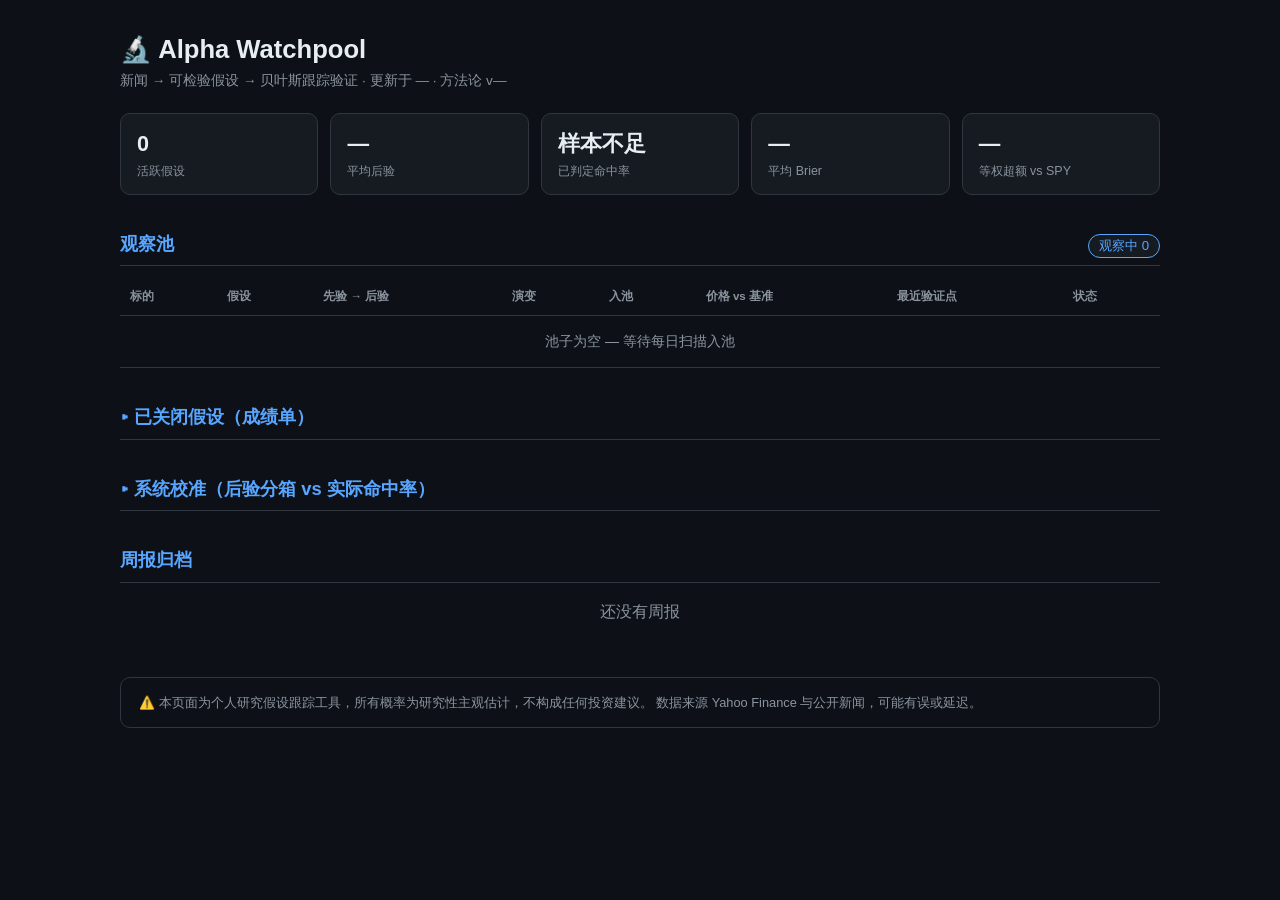
==== docs/index.html @ 799d955b "🏗 Initial skeleton: data model, skills, scripts, dashboard, launchd Co-Authored-By: Claude Fable 5 <" ====
<!DOCTYPE html>
<html lang="zh-CN">
<head>
<meta charset="UTF-8">
<meta name="viewport" content="width=device-width, initial-scale=1.0">
<title>🔬 Alpha Watchpool · 假设观察池</title>
<link rel="stylesheet" href="assets/styles.css">
<script src="assets/plotly.min.js"></script>
<script src="data/dashboard.js"></script>
</head>
<body>

<header>
  <h1>🔬 Alpha Watchpool</h1>
  <p class="sub">新闻 → 可检验假设 → 贝叶斯跟踪验证 · <span id="meta"></span></p>
</header>

<section id="kpis" class="kpi-row"></section>

<section>
  <h2>观察池 <span class="filter-bar" id="filters"></span></h2>
  <div class="table-wrap"><table id="pool-table">
    <thead><tr>
      <th>标的</th><th>假设</th><th>先验 → 后验</th><th>演变</th>
      <th>入池</th><th>价格 vs 基准</th><th>最近验证点</th><th>状态</th>
    </tr></thead>
    <tbody id="pool-body"></tbody>
  </table></div>
</section>

<section id="detail" class="hidden">
  <h2 id="detail-title"></h2>
  <div id="detail-thesis" class="card"></div>
  <div class="chart-grid">
    <div><h3>后验演变</h3><div id="chart-posterior" class="chart"></div></div>
    <div><h3>价格 vs 基准（入池日 = 100）</h3><div id="chart-price" class="chart"></div></div>
  </div>
  <h3>验证条件</h3><div id="detail-vcs"></div>
  <h3>证据时间线</h3><div id="detail-evidence"></div>
</section>

<section>
  <h2 class="collapsible" onclick="toggle('closed-wrap', this)">▸ 已关闭假设（成绩单）</h2>
  <div id="closed-wrap" class="hidden">
    <div class="table-wrap"><table>
      <thead><tr><th>标的</th><th>假设</th><th>结果</th><th>最终 Brier</th><th>超额 vs SPY</th><th>Post-mortem</th></tr></thead>
      <tbody id="closed-body"></tbody>
    </table></div>
  </div>
</section>

<section>
  <h2 class="collapsible" onclick="toggle('calib-wrap', this)">▸ 系统校准（后验分箱 vs 实际命中率）</h2>
  <div id="calib-wrap" class="hidden"><div id="chart-calibration" class="chart"></div></div>
</section>

<section>
  <h2>周报归档</h2>
  <ul id="reviews-list" class="reviews"></ul>
</section>

<footer class="disclaimer">
  ⚠️ 本页面为个人研究假设跟踪工具，所有概率为研究性主观估计，不构成任何投资建议。
  数据来源 Yahoo Finance 与公开新闻，可能有误或延迟。
</footer>

<script>
"use strict";
const D = typeof DASHBOARD !== "undefined" ? DASHBOARD : {hypotheses:[],prices:{},scorecard:null,reviews:[]};
const PLOT_CFG = {displayModeBar:false, responsive:true};
const PLOT_LAYOUT = {
  paper_bgcolor:"transparent", plot_bgcolor:"transparent",
  font:{color:"#8b949e", size:11}, margin:{l:44,r:16,t:8,b:36},
  xaxis:{gridcolor:"#21262d"}, yaxis:{gridcolor:"#21262d"},
  hoverlabel:{bgcolor:"#161b22", bordercolor:"#30363d", font:{color:"#e6edf3"}},
};
const STATUS_ZH = {observing:"观察中", confirmed:"已证实", falsified:"已证伪", expired:"已到期", promoted:"已转正"};

// ---------- 工具 ----------
const fmtP = p => p == null ? "—" : (p*100).toFixed(0) + "%";
const fmtPct = v => v == null ? "—" : (v>0?"+":"") + v.toFixed(1) + "%";
const cls = v => v == null ? "flat" : v > 0 ? "up" : v < 0 ? "down" : "flat";
const daysBetween = (a, b) => Math.round((new Date(b) - new Date(a)) / 864e5);
const esc = s => (s ?? "").toString().replace(/[&<>"]/g, c => ({"&":"&amp;","<":"&lt;",">":"&gt;",'"':"&quot;"}[c]));

function priceAt(series, date) {           // series: [[date, close]...] 升序
  let best = null;
  for (const [d, c] of series || []) { if (d <= date) best = c; else break; }
  return best;
}
function latest(series) { return series && series.length ? series[series.length-1] : null; }

function returns(h) {                       // 入池以来收益与超额
  const bl = h.baseline || {}, t = D.prices[h.ticker];
  const lat = latest(t);
  if (!lat || !bl.entry_price) return {};
  const r = (lat[1]/bl.entry_price - 1) * 100;
  const out = {asOf: lat[0], ret: r};
  const bser = D.prices[bl.sector_benchmark] || D.prices[bl.benchmark];
  const bkey = D.prices[bl.sector_benchmark] ? "sector_benchmark" : "benchmark";
  const b0 = bl[bkey + "_entry_price"] || priceAt(bser, bl.entry_date);
  const b1 = priceAt(bser, lat[0]);
  if (b0 && b1) { out.bench = (b1/b0 - 1) * 100; out.benchName = bl[bkey]; out.excess = r - out.bench; }
  return out;
}

function nextDeadline(h) {
  const pend = (h.validation_conditions||[]).filter(v => v.status === "pending" && v.check_by);
  if (!pend.length) return null;
  pend.sort((a,b) => a.check_by.localeCompare(b.check_by));
  return pend[0];
}

function sparkline(ph) {                    // 迷你 SVG 后验曲线
  if (!ph || ph.length < 2) return "";
  const w=72, hgt=22, ps = ph.map(x=>x.p);
  const min=0, max=1;
  const pts = ps.map((p,i)=>`${(i/(ps.length-1)*w).toFixed(1)},${(hgt-(p-min)/(max-min)*hgt).toFixed(1)}`).join(" ");
  const up = ps[ps.length-1] >= ps[0];
  return `<svg width="${w}" height="${hgt}" class="spark"><polyline points="${pts}" fill="none" stroke="${up?"#3fb950":"#f85149"}" stroke-width="1.5"/></svg>`;
}

function toggle(id, el) {
  const w = document.getElementById(id);
  w.classList.toggle("hidden");
  el.textContent = (w.classList.contains("hidden") ? "▸" : "▾") + el.textContent.slice(1);
  if (id === "calib-wrap" && !w.classList.contains("hidden")) drawCalibration();
}

// ---------- KPI ----------
function renderKPIs() {
  const active = D.hypotheses.filter(h => h.status === "observing");
  const sc = D.scorecard || {};
  const pq = sc.prediction_quality || {};
  const econ = (sc.economics || {});
  const avgP = active.length ? active.reduce((s,h)=>s+(h.current?.p||0),0)/active.length : null;
  const allEcon = Object.values(econ).reduce((a,g)=>{a.n+=g.n; if(g.avg_excess_vs_spy_pct!=null){a.s+=g.avg_excess_vs_spy_pct*g.n; a.m+=g.n;} return a;},{n:0,s:0,m:0});
  const kpis = [
    [active.length, "活跃假设"],
    [fmtP(avgP), "平均后验"],
    [pq.hit_rate != null ? fmtP(pq.hit_rate) + ` <small>(n=${pq.n_resolved})</small>` : "样本不足", "已判定命中率"],
    [pq.brier_final_mean ?? "—", "平均 Brier"],
    [allEcon.m ? fmtPct(allEcon.s/allEcon.m) : "—", "等权超额 vs SPY"],
  ];
  document.getElementById("kpis").innerHTML = kpis.map(([v,k]) =>
    `<div class="kpi"><div class="v">${v}</div><div class="k">${k}</div></div>`).join("");
}

// ---------- 总览表 ----------
let filterStatus = "observing";
function renderFilters() {
  const counts = {};
  D.hypotheses.forEach(h => counts[h.status] = (counts[h.status]||0)+1);
  const opts = ["observing","confirmed","falsified","expired","promoted","all"];
  document.getElementById("filters").innerHTML = opts.map(s => {
    const n = s === "all" ? D.hypotheses.length : (counts[s]||0);
    if (!n && s !== "observing") return "";
    return `<button class="chip ${filterStatus===s?"on":""}" onclick="filterStatus='${s}';renderTable();renderFilters()">${s==="all"?"全部":STATUS_ZH[s]} ${n}</button>`;
  }).join("");
}
function renderTable() {
  const rows = D.hypotheses.filter(h => filterStatus === "all" || h.status === filterStatus)
    .sort((a,b) => (b.current?.p||0) - (a.current?.p||0));
  document.getElementById("pool-body").innerHTML = rows.length ? rows.map(h => {
    const r = returns(h), dl = nextDeadline(h);
    const dlTxt = dl ? `${dl.check_by}<br><small>${Math.max(0, daysBetween(new Date().toISOString().slice(0,10), dl.check_by))} 天 · ${esc(dl.id)}</small>` : "—";
    return `<tr onclick="location.hash='#/h/${h.id}'">
      <td><b>${esc(h.ticker)}</b><br><small>${esc(h.company)}</small></td>
      <td class="thesis-cell">${esc(h.thesis?.one_liner)}</td>
      <td>${fmtP(h.prior?.p)} → <b>${fmtP(h.current?.p)}</b></td>
      <td>${sparkline(h.posterior_history)}</td>
      <td>${h.created_at ? daysBetween(h.created_at, new Date().toISOString().slice(0,10)) + " 天" : "—"}</td>
      <td><span class="${cls(r.ret)}">${fmtPct(r.ret)}</span> / <span class="${cls(r.bench)}">${fmtPct(r.bench)}</span>
          ${r.excess != null ? `<br><small class="${cls(r.excess)}">超额 ${fmtPct(r.excess)} vs ${esc(r.benchName)}</small>` : ""}</td>
      <td>${dlTxt}</td>
      <td><span class="badge ${h.status}">${STATUS_ZH[h.status]||h.status}</span></td>
    </tr>`;
  }).join("") : `<tr><td colspan="8" class="empty">池子为空 — 等待每日扫描入池</td></tr>`;
}

// ---------- 详情 ----------
function renderDetail(id) {
  const h = D.hypotheses.find(x => x.id === id);
  const sec = document.getElementById("detail");
  if (!h) { sec.classList.add("hidden"); return; }
  sec.classList.remove("hidden");
  document.getElementById("detail-title").innerHTML =
    `${esc(h.ticker)} · ${esc(h.company)} <span class="badge ${h.status}">${STATUS_ZH[h.status]||h.status}</span>`;
  const t = h.thesis || {}, r = returns(h);
  document.getElementById("detail-thesis").innerHTML = `
    <p><b>${esc(t.one_liner)}</b></p>
    <p>📈 需求变化：${esc(t.demand_change)}</p>
    <p>💰 财务传导：${esc(t.transmission)}</p>
    <p>🏷️ 市场误分类：${esc(t.misclassification)}</p>
    <p><small>入池 ${esc(h.created_at)} @ ${h.baseline?.entry_price ?? "—"} ·
      现价收益 <span class="${cls(r.ret)}">${fmtPct(r.ret)}</span>
      ${r.excess != null ? `· 超额 <span class="${cls(r.excess)}">${fmtPct(r.excess)}</span> vs ${esc(r.benchName)}` : ""} ·
      ${esc(h.prior?.rationale)}</small></p>`;

  // 后验曲线
  const ph = h.posterior_history || [];
  const evSettled = (h.evidence_log||[]).filter(e => !e.pending);
  Plotly.newPlot("chart-posterior", [
    {x: ph.map(p=>p.date), y: ph.map(p=>p.p), mode:"lines+markers", name:"后验",
     line:{color:"#58a6ff", shape:"hv"}, hovertemplate:"%{x}<br>p=%{y:.2f}<extra>%{text}</extra>",
     text: ph.map(p=>p.note||"")},
    {x: evSettled.map(e=>e.date), y: evSettled.map(e=>e.posterior_after ?? null), mode:"markers", name:"证据",
     marker:{color:"#d29922", size:9, symbol:"diamond"},
     hovertemplate:"%{x}<br>%{text}<extra></extra>",
     text: evSettled.map(e=>`[${e.likelihood?.label}] ${e.summary}`)},
  ], {...PLOT_LAYOUT, yaxis:{...PLOT_LAYOUT.yaxis, range:[0,1], title:"P(验证条件达成)"},
      shapes: (h.validation_conditions||[]).filter(v=>v.check_by).map(v=>({
        type:"line", x0:v.check_by, x1:v.check_by, y0:0, y1:1,
        line:{color:"#8b949e", dash:"dot", width:1}})),
      showlegend:false}, PLOT_CFG);

  // 价格 rebase 图
  const bl = h.baseline || {};
  const traces = [];
  for (const [name, key] of [[h.ticker, h.ticker], [bl.sector_benchmark || bl.benchmark, bl.sector_benchmark || bl.benchmark]]) {
    const ser = (D.prices[key]||[]).filter(x => x[0] >= bl.entry_date);
    if (!ser.length) continue;
    const base = ser[0][1];
    traces.push({x: ser.map(x=>x[0]), y: ser.map(x=>x[1]/base*100), mode:"lines", name,
                 line:{width: key===h.ticker?2.2:1.2, color: key===h.ticker?"#3fb950":"#8b949e"}});
  }
  Plotly.newPlot("chart-price", traces,
    {...PLOT_LAYOUT, yaxis:{...PLOT_LAYOUT.yaxis, title:"rebase=100"}, legend:{orientation:"h", y:1.12}}, PLOT_CFG);

  // 验证条件
  document.getElementById("detail-vcs").innerHTML = `<div class="table-wrap"><table>
    <thead><tr><th></th><th>指标</th><th>确认线</th><th>证伪线</th><th>判定期限</th><th>状态</th></tr></thead>
    <tbody>${(h.validation_conditions||[]).map(v=>`<tr>
      <td>${v.required?"🔴":"⚪"} ${esc(v.id)}</td><td>${esc(v.metric)}</td>
      <td class="up">${esc(v.confirm_if)}</td><td class="down">${esc(v.falsify_if)}</td>
      <td>${esc(v.check_by)}</td>
      <td>${{pending:"⏳ 待判", met:"✅ 达成", missed:"❌ 未达", unclear:"❓ 不明"}[v.status]||esc(v.status)}</td>
    </tr>`).join("")}</tbody></table></div>`;

  // 证据时间线
  const evs = [...(h.evidence_log||[])].sort((a,b)=>(b.date||"").localeCompare(a.date||""));
  document.getElementById("detail-evidence").innerHTML = evs.length ? evs.map(e=>{
    const lk = e.likelihood || {};
    const tierCls = (e.type||"").split("_")[0].toLowerCase();
    return `<div class="ev ${e.pending?"pending":""}">
      <span class="tier ${tierCls}">${esc(e.type)}</span>
      <span class="ev-date">${esc(e.date)}</span>
      ${e.pending ? '<span class="badge">pending</span>' : `<span class="lr ${lk.log_lr>0?"up":lk.log_lr<0?"down":"flat"}">${esc(lk.label)} (LR ${lk.lr ?? "—"})</span>`}
      ${e.correlates_with ? `<span class="badge">同源 ${esc(e.correlates_with)}</span>` : ""}
      <div>${esc(e.summary)} ${e.source && /^https?:/.test(e.source) ? `<a href="${esc(e.source)}" target="_blank">↗</a>` : ""}</div>
    </div>`;
  }).join("") : "<p class='empty'>暂无证据</p>";
  sec.scrollIntoView({behavior:"smooth"});
}

// ---------- 已关闭 ----------
function renderClosed() {
  const closed = D.hypotheses.filter(h => h.status !== "observing");
  document.getElementById("closed-body").innerHTML = closed.length ? closed.map(h => {
    const res = h.resolution || {};
    return `<tr onclick="location.hash='#/h/${h.id}'">
      <td><b>${esc(h.ticker)}</b></td><td class="thesis-cell">${esc(h.thesis?.one_liner)}</td>
      <td><span class="badge ${h.status}">${STATUS_ZH[h.status]}</span> ${res.outcome ? (res.outcome==="hit"?"✅":"❌") : ""}</td>
      <td>${res.brier_final ?? "—"}</td>
      <td class="${cls(res.excess_vs_spy_pct)}">${fmtPct(res.excess_vs_spy_pct)}</td>
      <td><small>${esc(res.post_mortem)}</small></td>
    </tr>`;
  }).join("") : `<tr><td colspan="6" class="empty">还没有已判定的假设</td></tr>`;
}

// ---------- 校准图 ----------
function drawCalibration() {
  const bins = D.scorecard?.prediction_quality?.calibration_bins || [];
  const has = bins.some(b => b.n > 0);
  if (!has) { document.getElementById("chart-calibration").innerHTML = "<p class='empty'>已判定样本不足，暂无校准数据</p>"; return; }
  const mid = bins.map(b => { const [lo,hi] = b.range.split("-").map(Number); return (lo+hi)/2; });
  Plotly.newPlot("chart-calibration", [
    {x: bins.map(b=>b.range), y: bins.map(b=>b.actual_rate), type:"bar", name:"实际命中率",
     marker:{color:"#58a6ff"}, text: bins.map(b=>`n=${b.n}`), textposition:"outside"},
    {x: bins.map(b=>b.range), y: mid, mode:"lines", name:"完美校准", line:{color:"#8b949e", dash:"dash"}},
  ], {...PLOT_LAYOUT, yaxis:{...PLOT_LAYOUT.yaxis, range:[0,1]}, legend:{orientation:"h", y:1.15}}, PLOT_CFG);
}

// ---------- 路由 & 启动 ----------
function route() {
  const m = location.hash.match(/^#\/h\/(.+)$/);
  if (m) renderDetail(decodeURIComponent(m[1]));
  else document.getElementById("detail").classList.add("hidden");
}
window.addEventListener("hashchange", route);

document.getElementById("meta").textContent =
  `更新于 ${D.generated_at ? D.generated_at.replace("T"," ").slice(0,16) : "—"} · 方法论 v${D.methodology_version ?? "—"}`;
document.getElementById("reviews-list").innerHTML = (D.reviews||[]).length
  ? D.reviews.map(d => `<li><a href="reviews/${d}/">📋 ${d} 假设复核周报</a></li>`).join("")
  : "<li class='empty'>还没有周报</li>";
renderKPIs(); renderFilters(); renderTable(); renderClosed(); route();
</script>
</body>
</html>
---- docs/assets/styles.css ----
:root {
  --bg:#0d1117; --card:#161b22; --border:#30363d; --text:#e6edf3; --dim:#8b949e;
  --green:#3fb950; --red:#f85149; --amber:#d29922; --blue:#58a6ff;
}
* { margin:0; padding:0; box-sizing:border-box; }
body {
  background:var(--bg); color:var(--text); line-height:1.65;
  font-family:-apple-system,"PingFang SC","Microsoft YaHei",sans-serif;
  max-width:1080px; margin:0 auto; padding:28px 20px 80px;
}
header h1 { font-size:1.6em; }
.sub { color:var(--dim); font-size:.85em; margin-bottom:20px; }
h2 { font-size:1.15em; margin:34px 0 12px; padding-bottom:6px; border-bottom:1px solid var(--border); color:var(--blue); }
h3 { font-size:.95em; margin:18px 0 8px; color:var(--dim); }
a { color:var(--blue); text-decoration:none; }
.hidden { display:none; }
.empty { color:var(--dim); text-align:center; padding:14px; }

.kpi-row { display:flex; gap:12px; flex-wrap:wrap; }
.kpi { flex:1; min-width:130px; background:var(--card); border:1px solid var(--border); border-radius:10px; padding:12px 16px; }
.kpi .v { font-size:1.35em; font-weight:700; }
.kpi .k { color:var(--dim); font-size:.78em; }

.table-wrap { overflow-x:auto; }
table { width:100%; border-collapse:collapse; font-size:.88em; }
th,td { padding:9px 10px; text-align:left; border-bottom:1px solid var(--border); vertical-align:top; }
th { color:var(--dim); font-weight:600; font-size:.82em; white-space:nowrap; }
#pool-table tbody tr, #closed-body tr { cursor:pointer; }
#pool-table tbody tr:hover, #closed-body tr:hover { background:var(--card); }
.thesis-cell { max-width:280px; }
small { color:var(--dim); }

.up { color:var(--green); } .down { color:var(--red); } .flat { color:var(--dim); }
.badge { display:inline-block; padding:1px 8px; border-radius:10px; font-size:.76em; border:1px solid var(--border); color:var(--dim); }
.badge.observing { color:var(--blue); border-color:var(--blue); }
.badge.confirmed { color:var(--green); border-color:var(--green); }
.badge.falsified { color:var(--red); border-color:var(--red); }
.badge.promoted { color:var(--amber); border-color:var(--amber); }

.filter-bar { float:right; }
.chip { background:var(--card); border:1px solid var(--border); color:var(--dim); border-radius:12px;
        padding:2px 10px; margin-left:6px; font-size:.72em; cursor:pointer; }
.chip.on { color:var(--blue); border-color:var(--blue); }

.card { background:var(--card); border:1px solid var(--border); border-radius:10px; padding:14px 18px; margin:10px 0; }
.chart-grid { display:grid; grid-template-columns:1fr 1fr; gap:16px; }
@media (max-width:760px) { .chart-grid { grid-template-columns:1fr; } }
.chart { min-height:260px; }
.spark { vertical-align:middle; }

.ev { border-left:3px solid var(--border); padding:6px 12px; margin:8px 0; font-size:.88em; }
.ev.pending { opacity:.55; }
.ev-date { color:var(--dim); font-size:.85em; margin-right:8px; }
.tier { display:inline-block; padding:0 7px; border-radius:4px; font-size:.74em; margin-right:8px; font-weight:600; }
.tier.t1 { background:#1f6feb33; color:var(--blue); }
.tier.t2 { background:#23863633; color:var(--green); }
.tier.t3 { background:#9e6a0333; color:var(--amber); }
.tier.t4 { background:#30363d; color:var(--dim); }
.tier.p  { background:#8957e533; color:#bc8cff; }
.lr { font-size:.82em; margin-right:8px; }

.collapsible { cursor:pointer; user-select:none; }
.reviews { list-style:none; }
.reviews li { padding:4px 0; }
.disclaimer { margin-top:48px; padding:14px 18px; border:1px solid var(--border); border-radius:10px; color:var(--dim); font-size:.8em; }
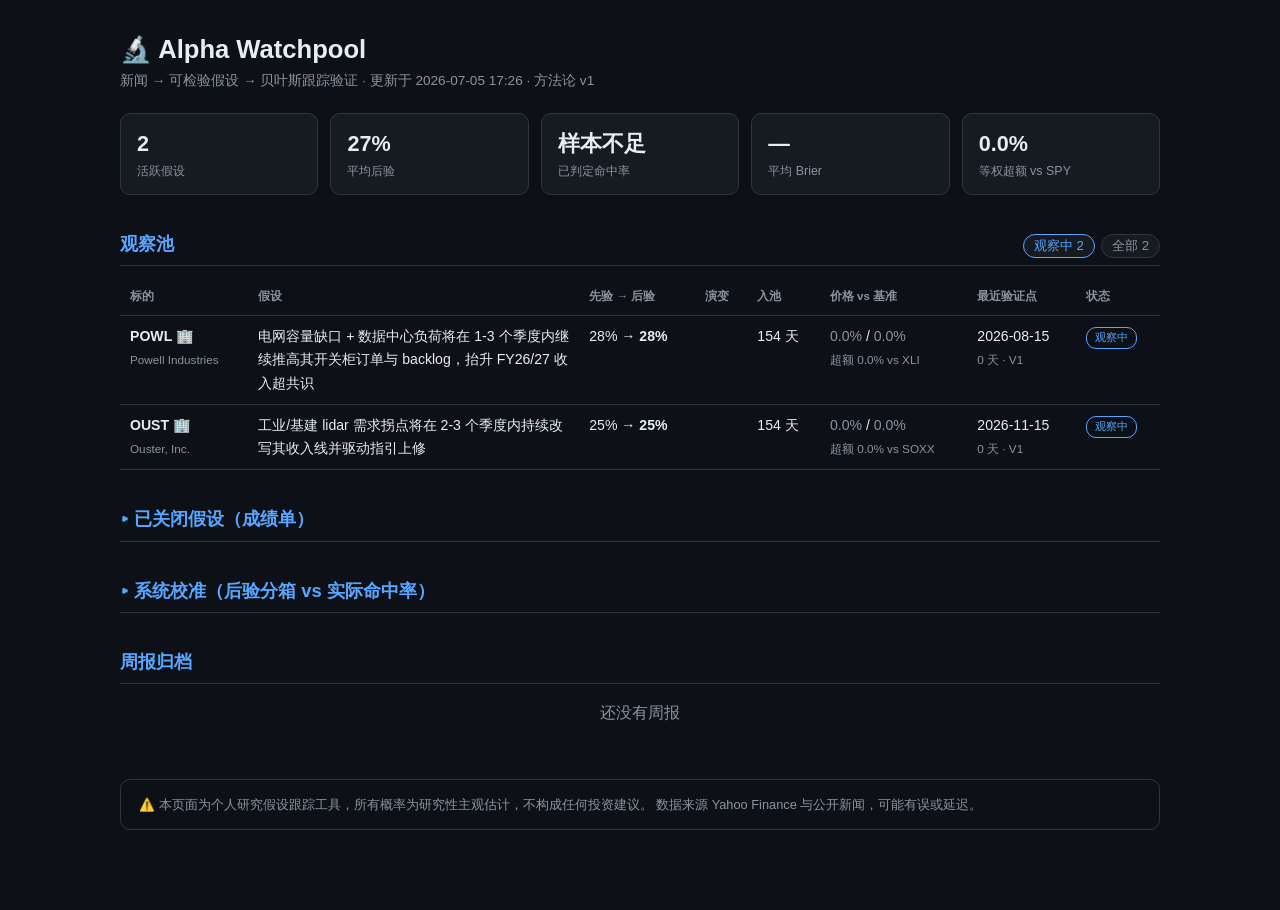
==== commit 55e2a997: "🏢 公司简介页：财务指标(sync-profiles.py/Yahoo) + 1年走势 + 中文主营业务档案(company-notes.json) Co-Authored-By: Claude Fa" ====
--- a/docs/index.html
+++ b/docs/index.html
@@ -26,6 +26,18 @@
     </tr></thead>
     <tbody id="pool-body"></tbody>
   </table></div>
+</section>
+
+<section id="company" class="hidden">
+  <h2 id="company-title"></h2>
+  <div id="company-head" class="card"></div>
+  <div id="company-metrics" class="metrics-grid"></div>
+  <div class="chart-grid">
+    <div><h3>近 1 年股价走势</h3><div id="chart-company-price" class="chart"></div></div>
+    <div><h3>主营业务</h3><div id="company-business"></div></div>
+  </div>
+  <h3>关联假设</h3><div id="company-hyps"></div>
+  <details id="company-desc-en"><summary>英文业务描述（Yahoo Finance）</summary><p></p></details>
 </section>
 
 <section id="detail" class="hidden">
@@ -103,6 +115,12 @@
   if (b0 && b1) { out.bench = (b1/b0 - 1) * 100; out.benchName = bl[bkey]; out.excess = r - out.bench; }
   return out;
 }
+
+const fmtBig = v => v == null ? "—" :
+  Math.abs(v) >= 1e9 ? (v/1e9).toFixed(2) + "B" :
+  Math.abs(v) >= 1e6 ? (v/1e6).toFixed(1) + "M" : v.toLocaleString();
+const fmtFrac = v => v == null ? "—" : (v*100).toFixed(1) + "%";
+const fmtX = v => v == null ? "—" : v.toFixed(1) + "x";
 
 function nextDeadline(h) {
   const pend = (h.validation_conditions||[]).filter(v => v.status === "pending" && v.check_by);
@@ -165,7 +183,7 @@
     const r = returns(h), dl = nextDeadline(h);
     const dlTxt = dl ? `${dl.check_by}<br><small>${Math.max(0, daysBetween(new Date().toISOString().slice(0,10), dl.check_by))} 天 · ${esc(dl.id)}</small>` : "—";
     return `<tr onclick="location.hash='#/h/${h.id}'">
-      <td><b>${esc(h.ticker)}</b><br><small>${esc(h.company)}</small></td>
+      <td><b>${esc(h.ticker)}</b> <a href="#/c/${esc(h.ticker)}" onclick="event.stopPropagation()" title="公司简介">🏢</a><br><small>${esc(h.company)}</small></td>
       <td class="thesis-cell">${esc(h.thesis?.one_liner)}</td>
       <td>${fmtP(h.prior?.p)} → <b>${fmtP(h.current?.p)}</b></td>
       <td>${sparkline(h.posterior_history)}</td>
@@ -185,7 +203,8 @@
   if (!h) { sec.classList.add("hidden"); return; }
   sec.classList.remove("hidden");
   document.getElementById("detail-title").innerHTML =
-    `${esc(h.ticker)} · ${esc(h.company)} <span class="badge ${h.status}">${STATUS_ZH[h.status]||h.status}</span>`;
+    `${esc(h.ticker)} · ${esc(h.company)} <span class="badge ${h.status}">${STATUS_ZH[h.status]||h.status}</span>
+     <a href="#/c/${esc(h.ticker)}" style="font-size:.7em">🏢 公司简介</a>`;
   const t = h.thesis || {}, r = returns(h);
   document.getElementById("detail-thesis").innerHTML = `
     <p><b>${esc(t.one_liner)}</b></p>
@@ -253,6 +272,74 @@
   sec.scrollIntoView({behavior:"smooth"});
 }
 
+// ---------- 公司简介 ----------
+function renderCompany(ticker) {
+  const c = (D.companies || {})[ticker];
+  const sec = document.getElementById("company");
+  if (!c) { sec.classList.add("hidden"); return; }
+  sec.classList.remove("hidden");
+  document.getElementById("detail").classList.add("hidden");
+  const notes = c.notes || {};
+
+  document.getElementById("company-title").innerHTML =
+    `🏢 ${esc(c.name || ticker)} <small>(${esc(ticker)})</small>`;
+  document.getElementById("company-head").innerHTML = `
+    ${c.sector ? `<span class="badge">${esc(c.sector)}</span> <span class="badge">${esc(c.industry)}</span>` : ""}
+    ${c.employees ? `<span class="badge">👥 ${c.employees.toLocaleString()} 人</span>` : ""}
+    ${c.website ? `<a href="${esc(c.website)}" target="_blank">${esc(c.website.replace(/^https?:\/\/(www\.)?/, ""))} ↗</a>` : ""}
+    ${c.fetched_at ? `<small> · 指标更新于 ${esc(c.fetched_at.slice(0,10))}</small>` : ""}`;
+
+  const M = [
+    ["市值", fmtBig(c.market_cap) + (c.currency && c.currency !== "USD" ? " " + c.currency : "")],
+    ["营收 TTM", fmtBig(c.revenue_ttm)],
+    ["营收增速", fmtFrac(c.revenue_growth)],
+    ["毛利率", fmtFrac(c.gross_margin)],
+    ["营业利润率", fmtFrac(c.operating_margin)],
+    ["净利率", fmtFrac(c.profit_margin)],
+    ["PE (TTM/Fwd)", `${c.trailing_pe ? c.trailing_pe.toFixed(1) : "—"} / ${c.forward_pe ? c.forward_pe.toFixed(1) : "—"}`],
+    ["PS (TTM)", fmtX(c.ps_ttm)],
+    ["现金 / 负债", `${fmtBig(c.total_cash)} / ${fmtBig(c.total_debt)}`],
+    ["自由现金流", fmtBig(c.free_cashflow)],
+    ["52 周区间", c.week52_low != null ? `${c.week52_low.toFixed(2)} – ${c.week52_high.toFixed(2)}` : "—"],
+  ];
+  document.getElementById("company-metrics").innerHTML =
+    M.map(([k,v]) => `<div class="kpi"><div class="v small">${v}</div><div class="k">${k}</div></div>`).join("");
+
+  // 近 1 年走势（标注各假设入池点）
+  const ser = D.prices[ticker] || [];
+  const hyps = D.hypotheses.filter(h => h.ticker === ticker);
+  const entryMarks = hyps.filter(h => h.baseline?.entry_date).map(h => ({
+    x: h.baseline.entry_date, y: priceAt(ser, h.baseline.entry_date), id: h.id
+  })).filter(m => m.y != null);
+  Plotly.newPlot("chart-company-price", [
+    {x: ser.map(x=>x[0]), y: ser.map(x=>x[1]), mode:"lines", name: ticker,
+     line:{color:"#58a6ff", width:1.8}},
+    {x: entryMarks.map(m=>m.x), y: entryMarks.map(m=>m.y), mode:"markers+text", name:"入池",
+     marker:{color:"#d29922", size:11, symbol:"star"}, text: entryMarks.map(()=>"入池"),
+     textposition:"top center", textfont:{color:"#d29922", size:10},
+     hovertemplate:"%{x} 入池<br>%{text}<extra></extra>"},
+  ], {...PLOT_LAYOUT, showlegend:false,
+      yaxis:{...PLOT_LAYOUT.yaxis, title: c.currency || "USD"}}, PLOT_CFG);
+
+  document.getElementById("company-business").innerHTML = notes.business_cn ? `
+    <div class="card"><p>${esc(notes.business_cn)}</p>
+    ${notes.segments_cn ? `<p><small>📦 ${esc(notes.segments_cn)}</small></p>` : ""}
+    ${notes.position_cn ? `<p><small>⚔️ ${esc(notes.position_cn)}</small></p>` : ""}</div>`
+    : "<p class='empty'>暂无中文档案（入池时由 daily-scan 写入）</p>";
+
+  document.getElementById("company-hyps").innerHTML = hyps.length ? hyps.map(h => `
+    <div class="card" style="cursor:pointer" onclick="location.hash='#/h/${h.id}'">
+      <span class="badge ${h.status}">${STATUS_ZH[h.status]||h.status}</span>
+      ${esc(h.thesis?.one_liner)}
+      <small>· ${fmtP(h.prior?.p)} → ${fmtP(h.current?.p)} · 入池 ${esc(h.created_at)}</small>
+    </div>`).join("") : "<p class='empty'>无</p>";
+
+  const en = document.getElementById("company-desc-en");
+  if (c.description_en) { en.style.display=""; en.querySelector("p").textContent = c.description_en; }
+  else en.style.display = "none";
+  sec.scrollIntoView({behavior:"smooth"});
+}
+
 // ---------- 已关闭 ----------
 function renderClosed() {
   const closed = D.hypotheses.filter(h => h.status !== "observing");
@@ -283,9 +370,12 @@
 
 // ---------- 路由 & 启动 ----------
 function route() {
-  const m = location.hash.match(/^#\/h\/(.+)$/);
-  if (m) renderDetail(decodeURIComponent(m[1]));
-  else document.getElementById("detail").classList.add("hidden");
+  const mh = location.hash.match(/^#\/h\/(.+)$/);
+  const mc = location.hash.match(/^#\/c\/(.+)$/);
+  document.getElementById("detail").classList.add("hidden");
+  document.getElementById("company").classList.add("hidden");
+  if (mh) renderDetail(decodeURIComponent(mh[1]));
+  else if (mc) renderCompany(decodeURIComponent(mc[1]).toUpperCase());
 }
 window.addEventListener("hashchange", route);
 
--- a/docs/assets/styles.css
+++ b/docs/assets/styles.css
@@ -59,6 +59,11 @@
 .tier.p  { background:#8957e533; color:#bc8cff; }
 .lr { font-size:.82em; margin-right:8px; }
 
+.metrics-grid { display:grid; grid-template-columns:repeat(auto-fill, minmax(150px, 1fr)); gap:10px; margin:14px 0; }
+.kpi .v.small { font-size:1.05em; }
+details summary { cursor:pointer; color:var(--dim); font-size:.85em; margin:16px 0 6px; }
+details p { color:var(--dim); font-size:.85em; line-height:1.6; }
+
 .collapsible { cursor:pointer; user-select:none; }
 .reviews { list-style:none; }
 .reviews li { padding:4px 0; }
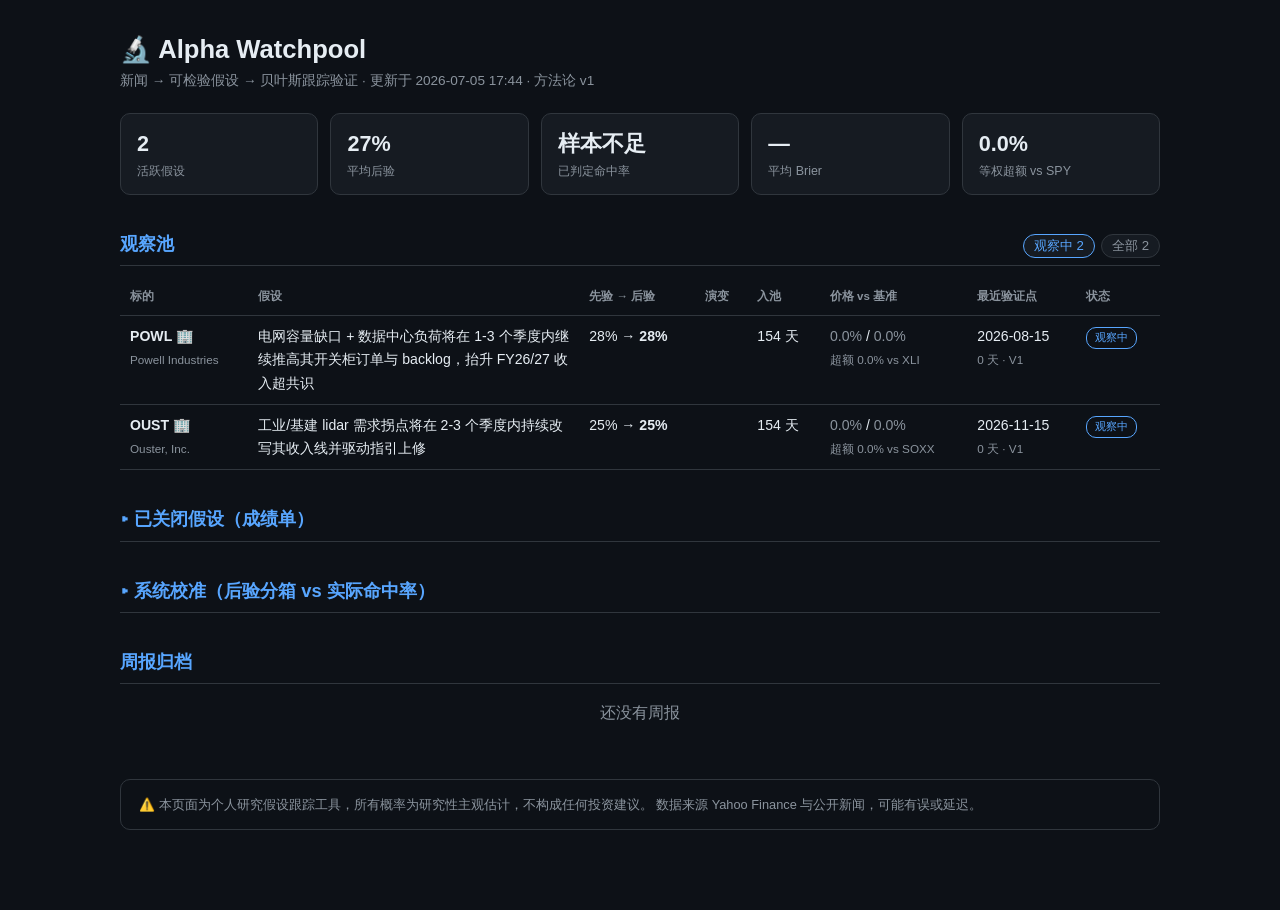
==== commit b7be3bd9: "🧭 假设详情页：触发新闻 + 判断链路(brief_cn) + 七维评分条 Co-Authored-By: Claude Fable 5 <noreply@anthropic.com>" ====
--- a/docs/index.html
+++ b/docs/index.html
@@ -43,6 +43,9 @@
 <section id="detail" class="hidden">
   <h2 id="detail-title"></h2>
   <div id="detail-thesis" class="card"></div>
+  <h3>📰 触发新闻</h3><div id="detail-news"></div>
+  <h3>🧭 判断链路</h3><div id="detail-brief" class="card"></div>
+  <h3>📐 Serenity 七维评分</h3><div id="detail-score"></div>
   <div class="chart-grid">
     <div><h3>后验演变</h3><div id="chart-posterior" class="chart"></div></div>
     <div><h3>价格 vs 基准（入池日 = 100）</h3><div id="chart-price" class="chart"></div></div>
@@ -216,6 +219,33 @@
       ${r.excess != null ? `· 超额 <span class="${cls(r.excess)}">${fmtPct(r.excess)}</span> vs ${esc(r.benchName)}` : ""} ·
       ${esc(h.prior?.rationale)}</small></p>`;
 
+  // 触发新闻
+  document.getElementById("detail-news").innerHTML = (h.source_news||[]).length
+    ? h.source_news.map(n => `<div class="ev">
+        <span class="ev-date">${esc(n.date)}</span>
+        <b>${esc(n.headline)}</b>${n.url && /^https?:/.test(n.url) ? ` <a href="${esc(n.url)}" target="_blank">↗</a>` : ""}
+        <div><small>${esc(n.summary)}</small></div>
+      </div>`).join("")
+    : "<p class='empty'>无记录</p>";
+
+  // 判断链路（LLM 入池时写的叙事；旧数据无此字段时回退到结构化三段）
+  const brief = t.brief_cn && t.brief_cn.length ? t.brief_cn
+    : [`需求变化：${t.demand_change}`, `财务传导：${t.transmission}`, `市场误分类：${t.misclassification}`];
+  document.getElementById("detail-brief").innerHTML =
+    brief.map((p,i) => `<p><b class="step-n">${i+1}</b> ${esc(p)}</p>`).join("");
+
+  // 七维评分条
+  const SCORE_ZH = {demand_certainty:"需求确定性", transmission_clarity:"传导清晰度", purity:"业务纯度",
+                    elasticity:"市值弹性", neglect:"市场忽视度", verification_speed:"验证速度", downside:"下行保护"};
+  const sc = t.serenity_score || {};
+  const total = Object.values(sc).reduce((a,b)=>a+(b||0),0);
+  document.getElementById("detail-score").innerHTML = `<div class="score-grid">` +
+    Object.entries(SCORE_ZH).map(([k,zh]) => `
+      <div class="score-row"><span class="score-label">${zh}</span>
+        <span class="score-bar"><span style="width:${(sc[k]||0)*20}%"></span></span>
+        <span class="score-val">${sc[k] ?? "—"}</span></div>`).join("") +
+    `</div><p><small>总分 ${total}/35 → 先验档位 ${fmtP(h.prior?.p)}（${esc(h.prior?.rationale)}）</small></p>`;
+
   // 后验曲线
   const ph = h.posterior_history || [];
   const evSettled = (h.evidence_log||[]).filter(e => !e.pending);
--- a/docs/assets/styles.css
+++ b/docs/assets/styles.css
@@ -60,6 +60,14 @@
 .lr { font-size:.82em; margin-right:8px; }
 
 .metrics-grid { display:grid; grid-template-columns:repeat(auto-fill, minmax(150px, 1fr)); gap:10px; margin:14px 0; }
+.step-n { display:inline-block; width:20px; height:20px; line-height:20px; text-align:center;
+          background:#1f6feb33; color:var(--blue); border-radius:50%; font-size:.78em; margin-right:6px; }
+.score-grid { max-width:520px; }
+.score-row { display:flex; align-items:center; gap:10px; padding:3px 0; font-size:.85em; }
+.score-label { width:90px; color:var(--dim); text-align:right; }
+.score-bar { flex:1; height:8px; background:var(--card); border:1px solid var(--border); border-radius:4px; overflow:hidden; }
+.score-bar span { display:block; height:100%; background:linear-gradient(90deg, #1f6feb, #58a6ff); }
+.score-val { width:16px; color:var(--dim); }
 .kpi .v.small { font-size:1.05em; }
 details summary { cursor:pointer; color:var(--dim); font-size:.85em; margin:16px 0 6px; }
 details p { color:var(--dim); font-size:.85em; line-height:1.6; }
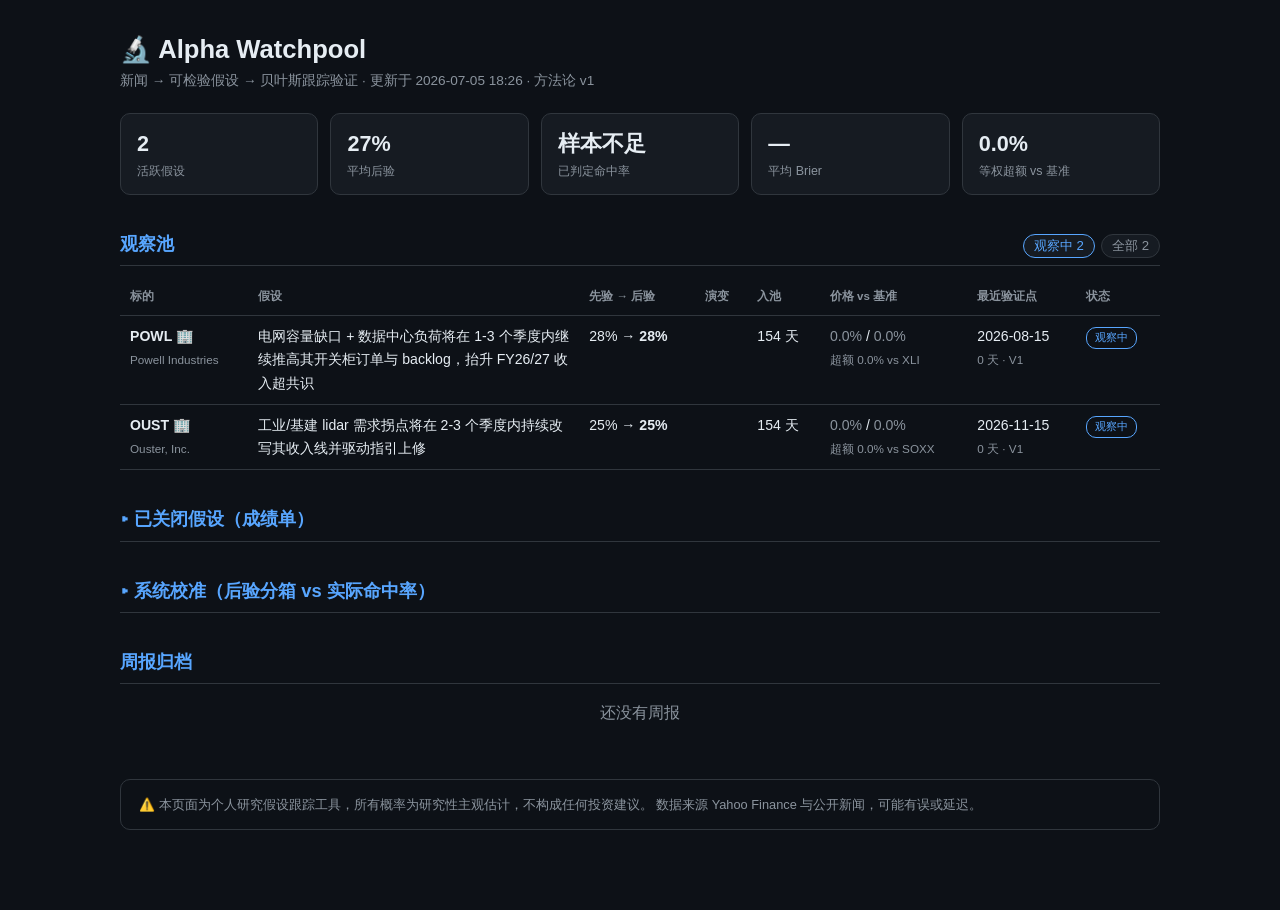
==== commit 30de9de5: "🇨🇳 A股覆盖：Yahoo 后缀格式、沪深300/行业ETF基准、业绩预告=T1、中文扫描信源 Co-Authored-By: Claude Fable 5 <noreply@anthropic.co" ====
--- a/docs/index.html
+++ b/docs/index.html
@@ -161,7 +161,7 @@
     [fmtP(avgP), "平均后验"],
     [pq.hit_rate != null ? fmtP(pq.hit_rate) + ` <small>(n=${pq.n_resolved})</small>` : "样本不足", "已判定命中率"],
     [pq.brier_final_mean ?? "—", "平均 Brier"],
-    [allEcon.m ? fmtPct(allEcon.s/allEcon.m) : "—", "等权超额 vs SPY"],
+    [allEcon.m ? fmtPct(allEcon.s/allEcon.m) : "—", "等权超额 vs 基准"],
   ];
   document.getElementById("kpis").innerHTML = kpis.map(([v,k]) =>
     `<div class="kpi"><div class="v">${v}</div><div class="k">${k}</div></div>`).join("");
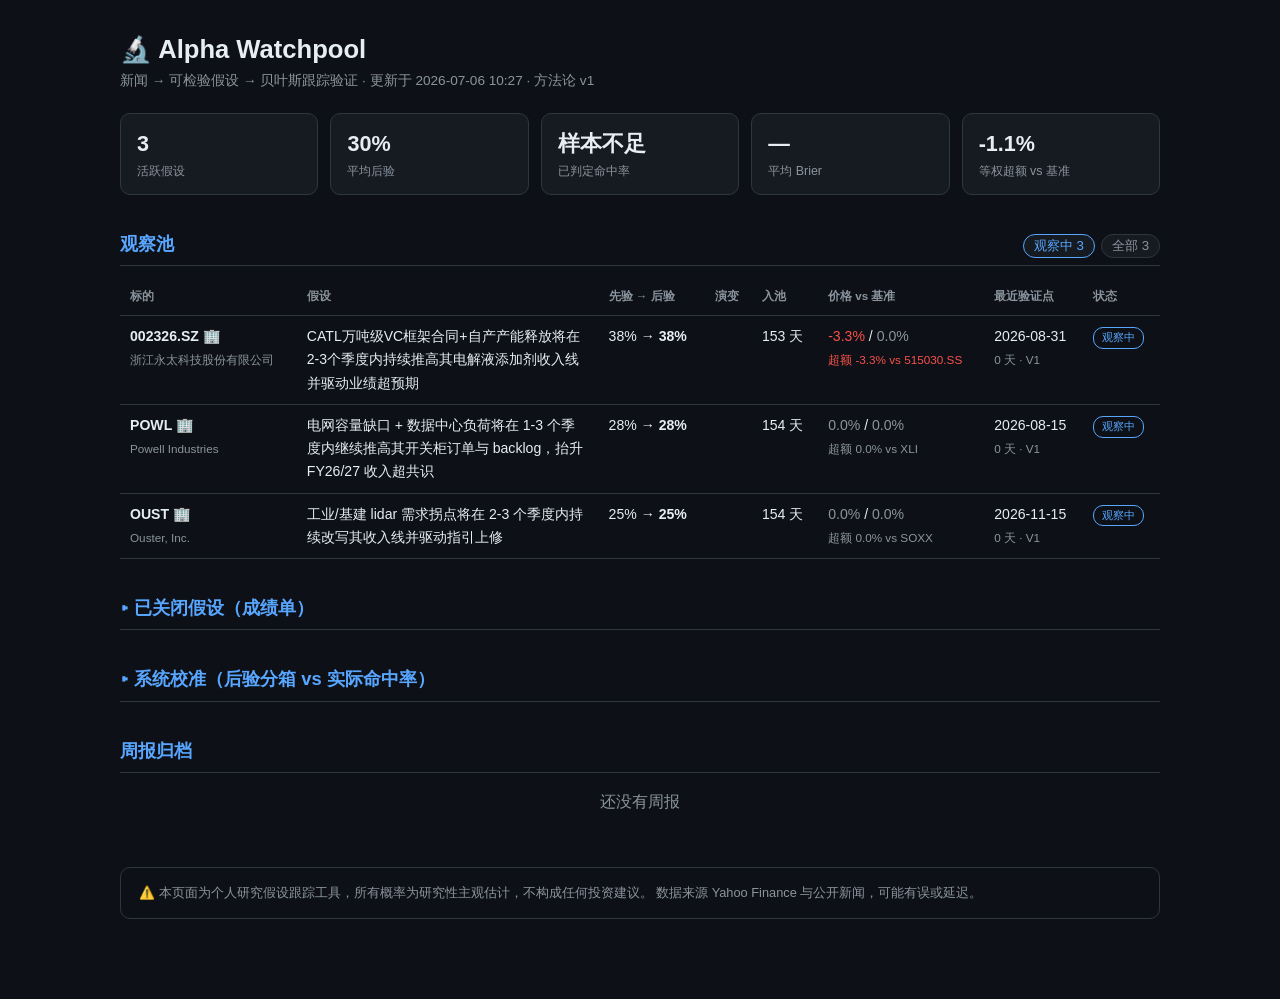
==== commit b52c3ad3: "📡 信源优化：Yahoo财报日历(next_earnings_date) + 东财A股业绩预告feed(fetch-cn-forecasts.py) + skill信源优先级重排 + 新入池ticke" ====
--- a/docs/index.html
+++ b/docs/index.html
@@ -331,6 +331,7 @@
     ["现金 / 负债", `${fmtBig(c.total_cash)} / ${fmtBig(c.total_debt)}`],
     ["自由现金流", fmtBig(c.free_cashflow)],
     ["52 周区间", c.week52_low != null ? `${c.week52_low.toFixed(2)} – ${c.week52_high.toFixed(2)}` : "—"],
+    ["下次财报", c.next_earnings_date || "未排期"],
   ];
   document.getElementById("company-metrics").innerHTML =
     M.map(([k,v]) => `<div class="kpi"><div class="v small">${v}</div><div class="k">${k}</div></div>`).join("");
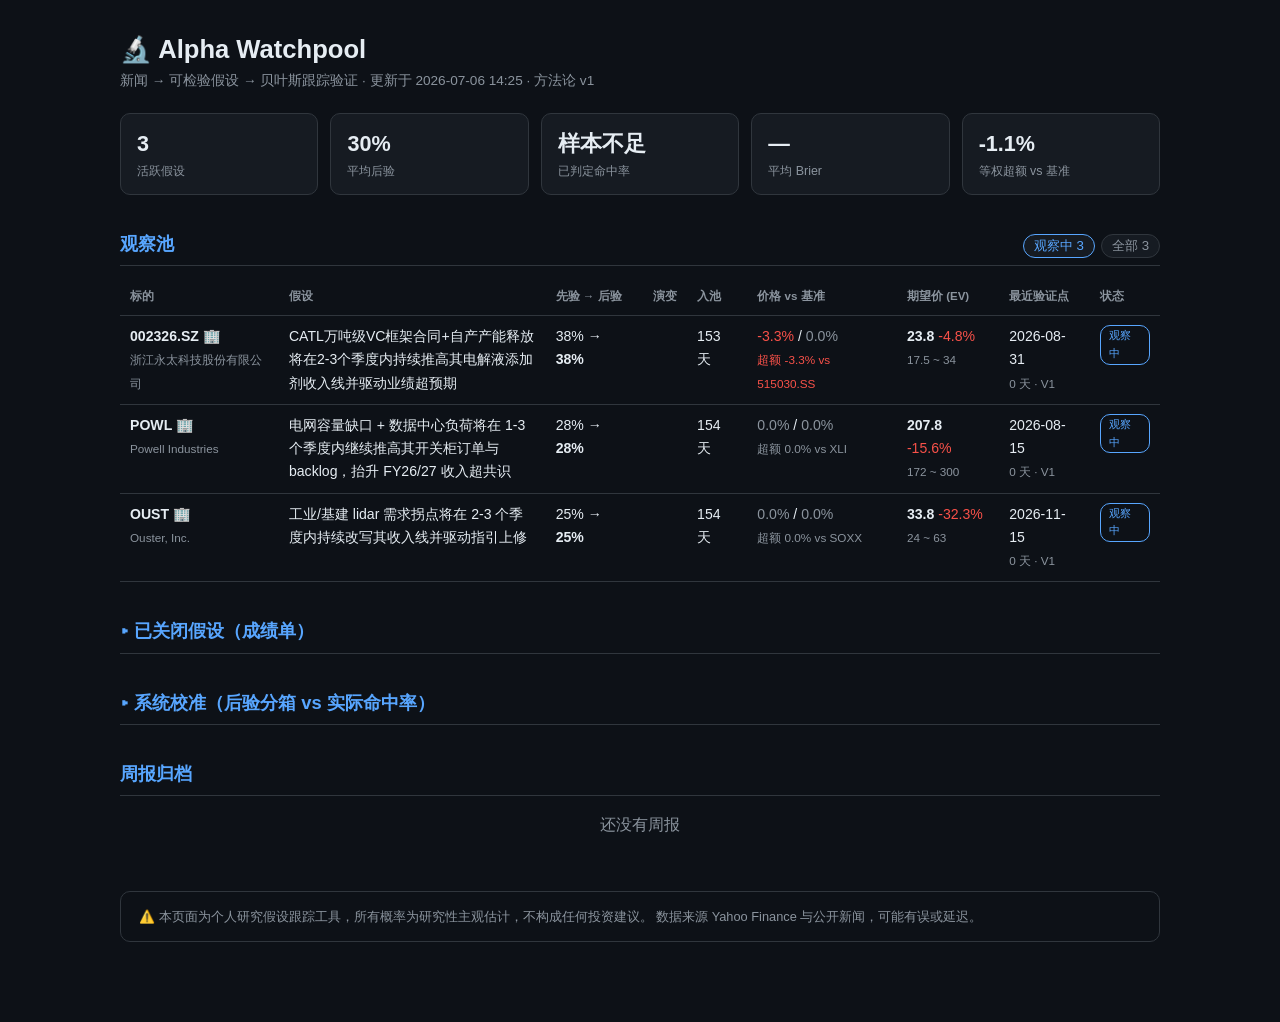
==== commit be4819b3: "🎯 价格预期：证实/证伪双情景目标价 + 后验加权EV + 实现时间与计算逻辑；基准入池价自动回填；daily-scan 步骤重排(补数据→重算→校验→渲染) Co-Authored-By: Clau" ====
--- a/docs/index.html
+++ b/docs/index.html
@@ -6,7 +6,10 @@
 <title>🔬 Alpha Watchpool · 假设观察池</title>
 <link rel="stylesheet" href="assets/styles.css">
 <script src="assets/plotly.min.js"></script>
-<script src="data/dashboard.js"></script>
+<script>
+  // dashboard.js 每日更新，加时间戳绕过 GitHub Pages/浏览器缓存（10 分钟 max-age）
+  document.write('<script src="data/dashboard.js?v=' + Date.now() + '"><\/script>');
+</script>
 </head>
 <body>
 
@@ -22,7 +25,7 @@
   <div class="table-wrap"><table id="pool-table">
     <thead><tr>
       <th>标的</th><th>假设</th><th>先验 → 后验</th><th>演变</th>
-      <th>入池</th><th>价格 vs 基准</th><th>最近验证点</th><th>状态</th>
+      <th>入池</th><th>价格 vs 基准</th><th>期望价 (EV)</th><th>最近验证点</th><th>状态</th>
     </tr></thead>
     <tbody id="pool-body"></tbody>
   </table></div>
@@ -43,6 +46,7 @@
 <section id="detail" class="hidden">
   <h2 id="detail-title"></h2>
   <div id="detail-thesis" class="card"></div>
+  <div id="detail-price-exp"></div>
   <h3>📰 触发新闻</h3><div id="detail-news"></div>
   <h3>🧭 判断链路</h3><div id="detail-brief" class="card"></div>
   <h3>📐 Serenity 七维评分</h3><div id="detail-score"></div>
@@ -124,6 +128,16 @@
   Math.abs(v) >= 1e6 ? (v/1e6).toFixed(1) + "M" : v.toLocaleString();
 const fmtFrac = v => v == null ? "—" : (v*100).toFixed(1) + "%";
 const fmtX = v => v == null ? "—" : v.toFixed(1) + "x";
+
+function priceEV(h) {
+  // 后验加权期望价：EV = p × 证实价 + (1−p) × 证伪价，随每周贝叶斯更新自动变化
+  const px = h.price_expectation, p = h.current?.p;
+  if (!px || p == null || !px.confirm_target || !px.falsify_target) return null;
+  const ev = p * px.confirm_target + (1 - p) * px.falsify_target;
+  const lat = latest(D.prices[h.ticker]);
+  return {ev, cur: lat ? lat[1] : null,
+          upside: lat ? (ev / lat[1] - 1) * 100 : null, px};
+}
 
 function nextDeadline(h) {
   const pend = (h.validation_conditions||[]).filter(v => v.status === "pending" && v.check_by);
@@ -193,6 +207,9 @@
       <td>${h.created_at ? daysBetween(h.created_at, new Date().toISOString().slice(0,10)) + " 天" : "—"}</td>
       <td><span class="${cls(r.ret)}">${fmtPct(r.ret)}</span> / <span class="${cls(r.bench)}">${fmtPct(r.bench)}</span>
           ${r.excess != null ? `<br><small class="${cls(r.excess)}">超额 ${fmtPct(r.excess)} vs ${esc(r.benchName)}</small>` : ""}</td>
+      <td>${(() => { const e = priceEV(h); return e
+          ? `<b>${e.ev.toFixed(1)}</b> <span class="${cls(e.upside)}">${fmtPct(e.upside)}</span><br><small>${e.px.falsify_target} ~ ${e.px.confirm_target}</small>`
+          : "—"; })()}</td>
       <td>${dlTxt}</td>
       <td><span class="badge ${h.status}">${STATUS_ZH[h.status]||h.status}</span></td>
     </tr>`;
@@ -219,6 +236,24 @@
       ${r.excess != null ? `· 超额 <span class="${cls(r.excess)}">${fmtPct(r.excess)}</span> vs ${esc(r.benchName)}` : ""} ·
       ${esc(h.prior?.rationale)}</small></p>`;
 
+  // 价格预期（EV 由后验实时加权，不落盘）
+  const e = priceEV(h);
+  document.getElementById("detail-price-exp").innerHTML = e ? `
+    <h3>🎯 价格预期</h3>
+    <div class="px-row">
+      <div class="kpi"><div class="v small up">${e.px.confirm_target}</div><div class="k">证实目标价</div></div>
+      <div class="kpi"><div class="v small down">${e.px.falsify_target}</div><div class="k">证伪目标价</div></div>
+      <div class="kpi"><div class="v small">${e.ev.toFixed(1)} <small class="${cls(e.upside)}">${fmtPct(e.upside)}</small></div>
+        <div class="k">期望价 EV = ${fmtP(h.current?.p)}×${e.px.confirm_target} + ${fmtP(1-(h.current?.p||0))}×${e.px.falsify_target}</div></div>
+      <div class="kpi"><div class="v small">${esc(e.px.expected_by)}</div><div class="k">预期实现时间</div></div>
+    </div>
+    <div class="card">
+      <p>🧮 <b>目标价计算逻辑</b>：${esc(e.px.methodology_cn)}</p>
+      <p>⏱ <b>时间达成逻辑</b>：${esc(e.px.timeline_logic_cn)}</p>
+      ${(e.px.revisions||[]).length ? `<p><small>📝 修订历史：${e.px.revisions.map(r=>esc(JSON.stringify(r))).join("；")}</small></p>` : ""}
+      <p><small>EV 随每周贝叶斯复核的后验变化自动更新；EV 低于现价 = 按当前置信度尚不值得建仓，只值得观察。非投资建议。</small></p>
+    </div>` : "";
+
   // 触发新闻
   document.getElementById("detail-news").innerHTML = (h.source_news||[]).length
     ? h.source_news.map(n => `<div class="ev">
--- a/docs/assets/styles.css
+++ b/docs/assets/styles.css
@@ -62,6 +62,8 @@
 .metrics-grid { display:grid; grid-template-columns:repeat(auto-fill, minmax(150px, 1fr)); gap:10px; margin:14px 0; }
 .step-n { display:inline-block; width:20px; height:20px; line-height:20px; text-align:center;
           background:#1f6feb33; color:var(--blue); border-radius:50%; font-size:.78em; margin-right:6px; }
+.px-row { display:flex; gap:12px; flex-wrap:wrap; margin:10px 0; }
+.px-row .kpi { min-width:150px; }
 .score-grid { max-width:520px; }
 .score-row { display:flex; align-items:center; gap:10px; padding:3px 0; font-size:.85em; }
 .score-label { width:90px; color:var(--dim); text-align:right; }
